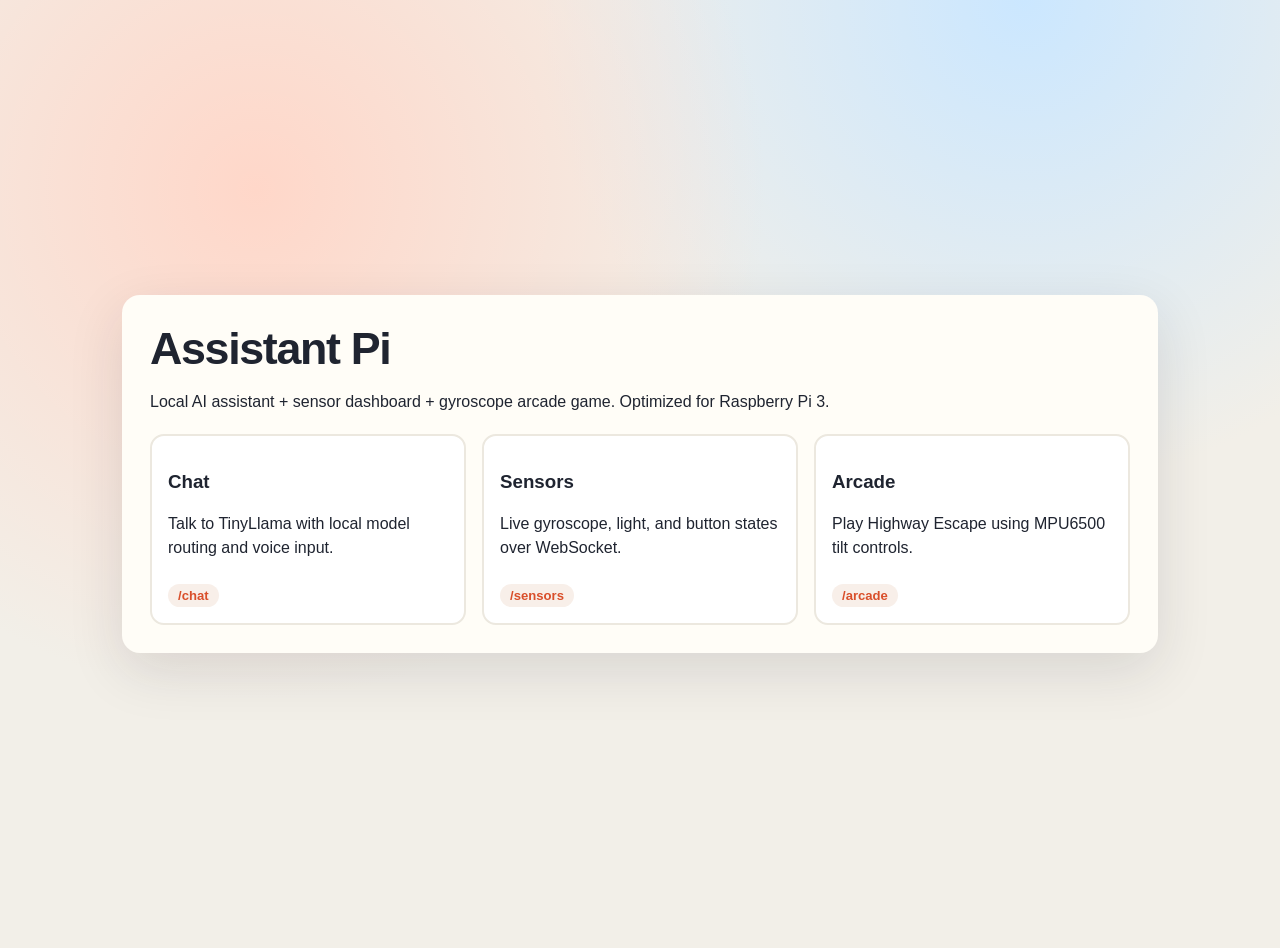
==== frontend/index.html @ 89504129 "Initial commit" ====
<!DOCTYPE html>
<html lang="en">
<head>
  <meta charset="UTF-8" />
  <meta name="viewport" content="width=device-width, initial-scale=1.0" />
  <title>Assistant Pi</title>
  <style>
    :root {
      --bg: #f2efe8;
      --ink: #1f2430;
      --card: #fffdf7;
      --accent: #d94f2b;
      --accent-2: #2364aa;
    }
    body {
      margin: 0;
      font-family: "IBM Plex Sans", "Noto Sans", sans-serif;
      color: var(--ink);
      min-height: 100vh;
      background: radial-gradient(circle at 20% 20%, #ffd7c9, transparent 40%),
                  radial-gradient(circle at 80% 0%, #cbe7ff, transparent 35%),
                  var(--bg);
      display: grid;
      place-items: center;
      padding: 24px;
    }
    .wrap {
      width: min(980px, 100%);
      background: var(--card);
      border-radius: 18px;
      box-shadow: 0 18px 55px rgba(31, 36, 48, 0.12);
      padding: 28px;
    }
    h1 {
      margin: 0;
      font-size: clamp(1.8rem, 4vw, 2.8rem);
      letter-spacing: -0.03em;
    }
    p { line-height: 1.5; }
    .grid {
      margin-top: 20px;
      display: grid;
      grid-template-columns: repeat(auto-fit, minmax(220px, 1fr));
      gap: 16px;
    }
    .card {
      background: #fff;
      border: 2px solid #ece8df;
      border-radius: 14px;
      padding: 16px;
      transition: transform .2s ease, border-color .2s ease;
    }
    .card:hover { transform: translateY(-3px); border-color: var(--accent); }
    a {
      text-decoration: none;
      color: inherit;
      display: block;
    }
    .tag {
      display: inline-block;
      padding: 4px 10px;
      border-radius: 999px;
      background: #f8efe9;
      color: var(--accent);
      font-size: .82rem;
      font-weight: 700;
      margin-top: 8px;
    }
  </style>
</head>
<body>
  <main class="wrap">
    <h1>Assistant Pi</h1>
    <p>Local AI assistant + sensor dashboard + gyroscope arcade game. Optimized for Raspberry Pi 3.</p>
    <section class="grid">
      <a class="card" href="/chat">
        <h3>Chat</h3>
        <p>Talk to TinyLlama with local model routing and voice input.</p>
        <span class="tag">/chat</span>
      </a>
      <a class="card" href="/sensors">
        <h3>Sensors</h3>
        <p>Live gyroscope, light, and button states over WebSocket.</p>
        <span class="tag">/sensors</span>
      </a>
      <a class="card" href="/arcade">
        <h3>Arcade</h3>
        <p>Play Highway Escape using MPU6500 tilt controls.</p>
        <span class="tag">/arcade</span>
      </a>
    </section>
  </main>
</body>
</html>
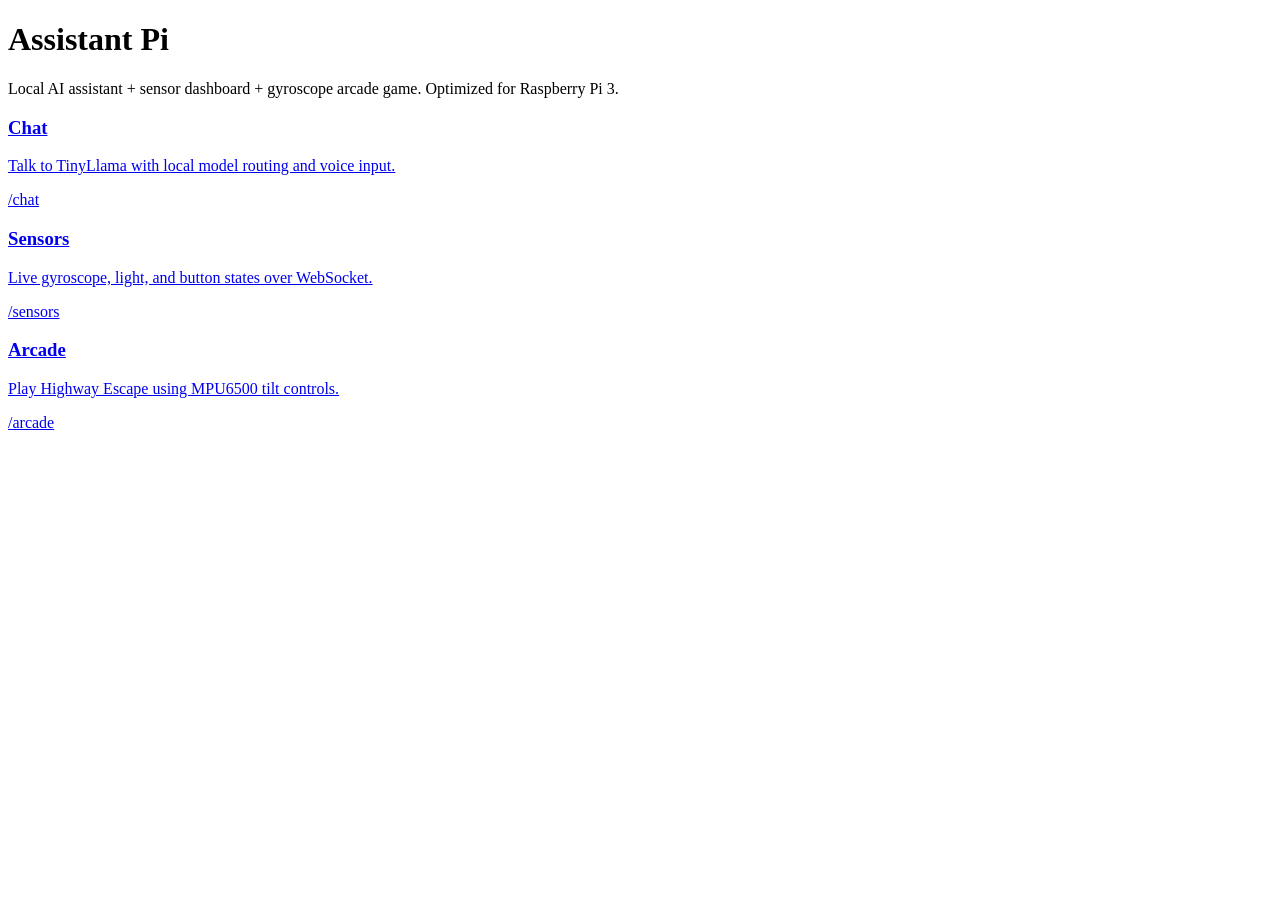
==== commit 859293e0: "improved latency" ====
--- a/frontend/index.html
+++ b/frontend/index.html
@@ -4,69 +4,7 @@
   <meta charset="UTF-8" />
   <meta name="viewport" content="width=device-width, initial-scale=1.0" />
   <title>Assistant Pi</title>
-  <style>
-    :root {
-      --bg: #f2efe8;
-      --ink: #1f2430;
-      --card: #fffdf7;
-      --accent: #d94f2b;
-      --accent-2: #2364aa;
-    }
-    body {
-      margin: 0;
-      font-family: "IBM Plex Sans", "Noto Sans", sans-serif;
-      color: var(--ink);
-      min-height: 100vh;
-      background: radial-gradient(circle at 20% 20%, #ffd7c9, transparent 40%),
-                  radial-gradient(circle at 80% 0%, #cbe7ff, transparent 35%),
-                  var(--bg);
-      display: grid;
-      place-items: center;
-      padding: 24px;
-    }
-    .wrap {
-      width: min(980px, 100%);
-      background: var(--card);
-      border-radius: 18px;
-      box-shadow: 0 18px 55px rgba(31, 36, 48, 0.12);
-      padding: 28px;
-    }
-    h1 {
-      margin: 0;
-      font-size: clamp(1.8rem, 4vw, 2.8rem);
-      letter-spacing: -0.03em;
-    }
-    p { line-height: 1.5; }
-    .grid {
-      margin-top: 20px;
-      display: grid;
-      grid-template-columns: repeat(auto-fit, minmax(220px, 1fr));
-      gap: 16px;
-    }
-    .card {
-      background: #fff;
-      border: 2px solid #ece8df;
-      border-radius: 14px;
-      padding: 16px;
-      transition: transform .2s ease, border-color .2s ease;
-    }
-    .card:hover { transform: translateY(-3px); border-color: var(--accent); }
-    a {
-      text-decoration: none;
-      color: inherit;
-      display: block;
-    }
-    .tag {
-      display: inline-block;
-      padding: 4px 10px;
-      border-radius: 999px;
-      background: #f8efe9;
-      color: var(--accent);
-      font-size: .82rem;
-      font-weight: 700;
-      margin-top: 8px;
-    }
-  </style>
+  <link rel="stylesheet" href="/static/styles/index.css" />
 </head>
 <body>
   <main class="wrap">
